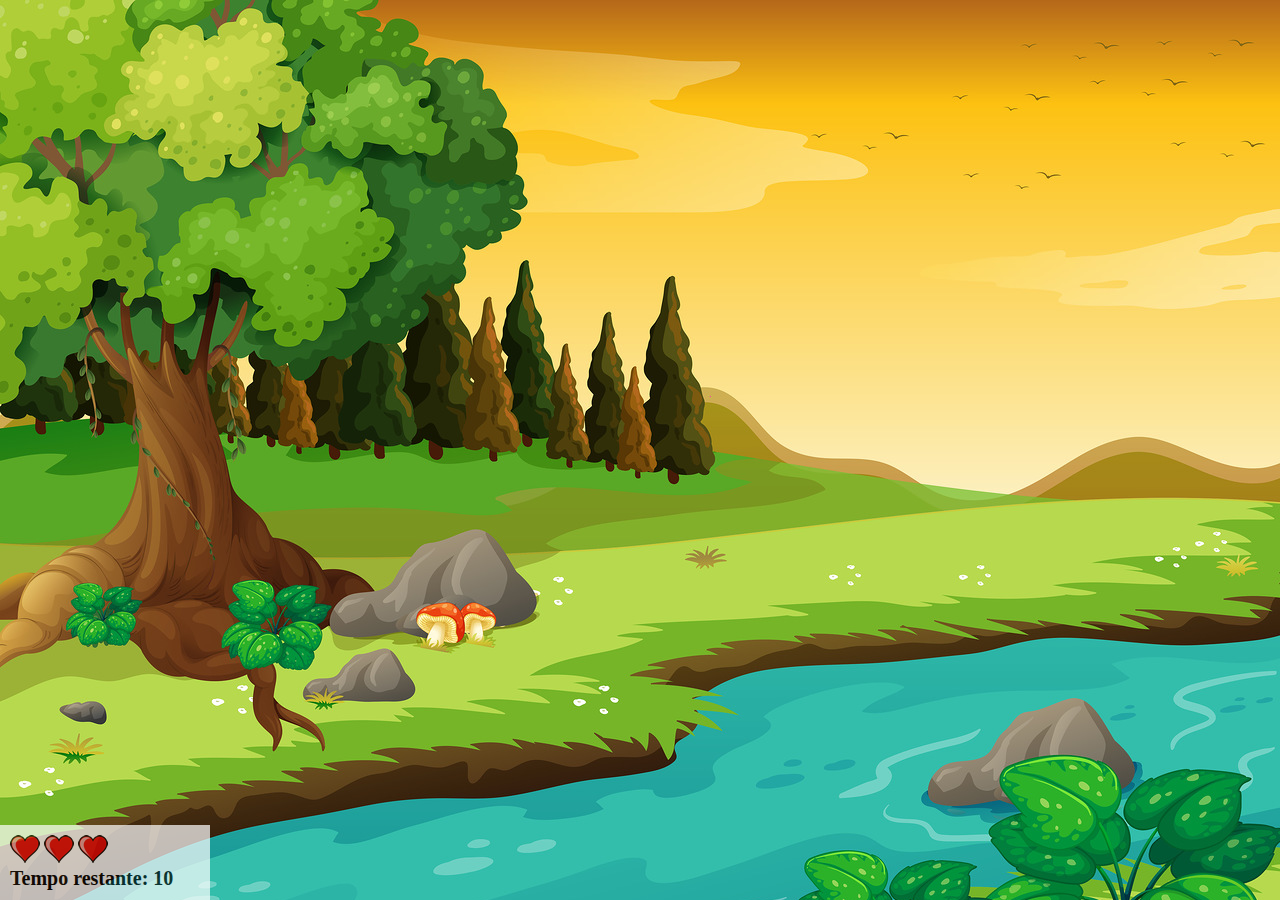
==== app.html @ b6d51fd8 "Novos arquivos" ====
<!DOCTYPE html>
<html lang="en">
  <head>
    <meta charset="UTF-8" />
    <meta http-equiv="X-UA-Compatible" content="IE=edge" />
    <meta name="viewport" content="width=device-width, initial-scale=1.0" />
    <title>Document</title>
    <link rel="stylesheet" href="./css/style.css" />
    <script src="./js/script.js"></script>
  </head>
  <body onresize="tamanhoTela()">
    <div class="painel">
      <div class="vidas">
        <img id="v1" src="./img/coracao_cheio.png" alt="" />
        <img id="v2" src="./img/coracao_cheio.png" alt="" />
        <img id="v3" src="./img/coracao_cheio.png" alt="" />
      </div>

      <div class="cronometro">
        Tempo restante: <span id="cronometro"></span>
      </div>
    </div>

    <script>
      document.getElementById('cronometro').innerHTML = tempo

      var criaMosca = setInterval(function () {
        posicaoRandomica()
      }, 2000)
    </script>
  </body>
</html>
---- css/style.css ----
body {
  background: url(../img/bg.jpg);
  background-repeat: no-repeat;
  background-size: 100%;
  font-family: 'Open Sans';
}

.mosquito1 {
  width: 50px;
  height: 50px;
}

.mosquito2 {
  width: 70px;
  height: 70px;
}

.mosquito3 {
  width: 90px;
  height: 90px;
}

.ladoA {
  transform: scaleX(1);
}

.ladoB {
  transform: scaleX(-1);
}

.painel {
  position: absolute;
  width: 190px;
  padding: 10px;
  left: 0;
  bottom: 0;
  border-top: 1px #fff;
  background-color: #fff;
  opacity: 0.7;
}

.vidas {
  float: left;
}

.cronometro {
  float: left;
  font-size: 20px;
  font-weight: bold;
}

.btn {
  font-size: 22px;
  font-weight: 600;
}
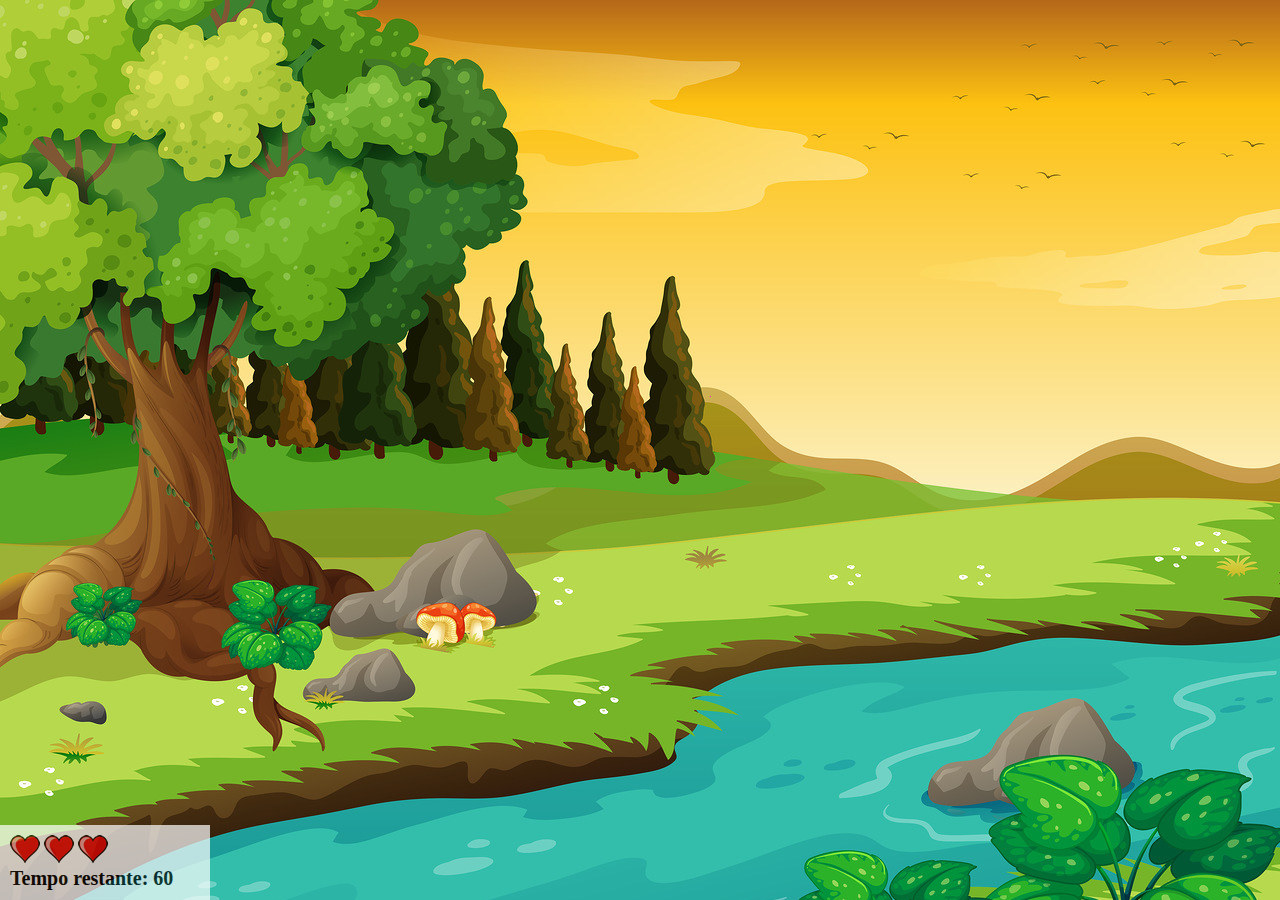
==== commit 064123db: "Mais arquivos" ====
--- a/app.html
+++ b/app.html
@@ -1,19 +1,21 @@
 <!DOCTYPE html>
-<html lang="en">
+<html>
   <head>
+    <title></title>
     <meta charset="UTF-8" />
-    <meta http-equiv="X-UA-Compatible" content="IE=edge" />
-    <meta name="viewport" content="width=device-width, initial-scale=1.0" />
-    <title>Document</title>
     <link rel="stylesheet" href="./css/style.css" />
     <script src="./js/script.js"></script>
+    <script>
+      var teste = new Audio()
+      teste.src = './audio/sound-smach2.mp3'
+    </script>
   </head>
-  <body onresize="tamanhoTela()">
+  <body onresize="ajustaTamanhoPalcoJogo()" onclick="teste.play()">
     <div class="painel">
       <div class="vidas">
-        <img id="v1" src="./img/coracao_cheio.png" alt="" />
-        <img id="v2" src="./img/coracao_cheio.png" alt="" />
-        <img id="v3" src="./img/coracao_cheio.png" alt="" />
+        <img id="v1" src="./img/coracao_cheio.png" />
+        <img id="v2" src="./img/coracao_cheio.png" />
+        <img id="v3" src="./img/coracao_cheio.png" />
       </div>
 
       <div class="cronometro">
@@ -26,7 +28,11 @@
 
       var criaMosca = setInterval(function () {
         posicaoRandomica()
-      }, 2000)
+      }, criaMosquitoTempo)
     </script>
+    <audio preload="auto" autoplay volume="0.1">
+      <source src="./audio/music-level.mp3" />
+      <source src="./audio/music-imposi.mp3" id="sound-impo" />
+    </audio>
   </body>
 </html>
--- a/css/style.css
+++ b/css/style.css
@@ -1,3 +1,12 @@
+html,
+body {
+  font-family: sans-serif;
+}
+
+html {
+  cursor: url(../img/mata_mosca.png) 30 30, auto;
+}
+
 body {
   background: url(../img/bg.jpg);
   background-repeat: no-repeat;
@@ -53,3 +62,35 @@
   font-size: 22px;
   font-weight: 600;
 }
+
+main {
+  text-align: center;
+  font-size: 2em;
+}
+
+button {
+  font: inherit;
+  cursor: pointer;
+}
+
+.botao {
+  display: inline-block;
+  margin: 1.5em;
+  border: 0;
+  padding: 1em 1em;
+  text-decoration: none;
+  color: #fff;
+  background: #f60;
+  text-shadow: 1px 1px 1px rgba(0, 0, 0, 0.5);
+  border-radius: 0.5em;
+  box-shadow: 3px 3px 0 3px #930;
+  transition: box-shadow 0.3s ease, transform 0.3s ease;
+  font-size: 22px;
+  font-weight: 600;
+}
+
+.botao:active {
+  box-shadow: 0 0 0 0 #930, inset 4px 4px 4px #930;
+  transform: translate(6px, 6px);
+}
+  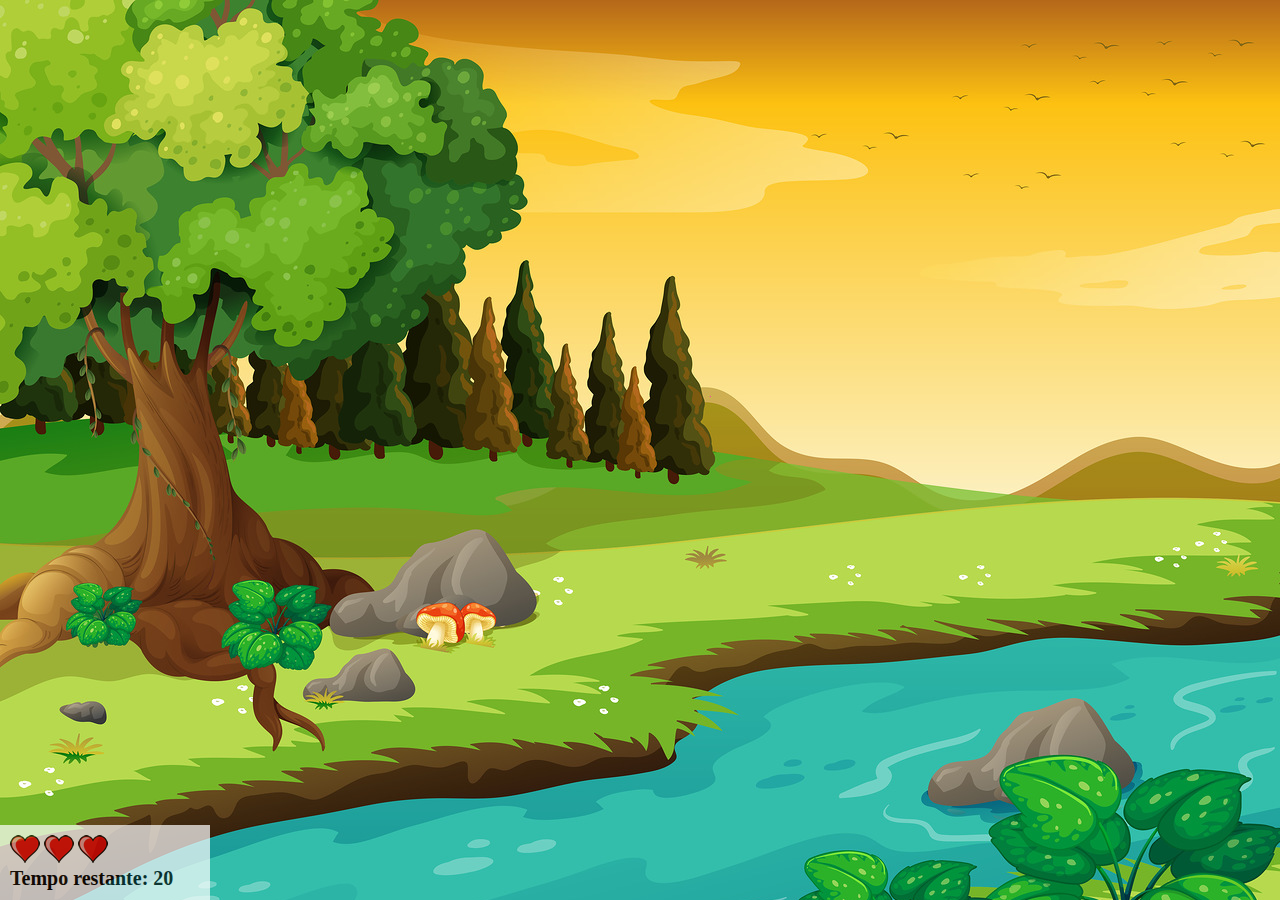
==== commit cb403eaa: "teste" ====
--- a/app.html
+++ b/app.html
@@ -1,21 +1,19 @@
 <!DOCTYPE html>
-<html>
+<html lang="en">
   <head>
-    <title></title>
     <meta charset="UTF-8" />
+    <meta http-equiv="X-UA-Compatible" content="IE=edge" />
+    <meta name="viewport" content="width=device-width, initial-scale=1.0" />
+    <title>Document</title>
     <link rel="stylesheet" href="./css/style.css" />
     <script src="./js/script.js"></script>
-    <script>
-      var teste = new Audio()
-      teste.src = './audio/sound-smach2.mp3'
-    </script>
   </head>
-  <body onresize="ajustaTamanhoPalcoJogo()" onclick="teste.play()">
+  <body onresize="tamanhoTela()">
     <div class="painel">
       <div class="vidas">
-        <img id="v1" src="./img/coracao_cheio.png" />
-        <img id="v2" src="./img/coracao_cheio.png" />
-        <img id="v3" src="./img/coracao_cheio.png" />
+        <img id="v1" src="./img/coracao_cheio.png" alt="" />
+        <img id="v2" src="./img/coracao_cheio.png" alt="" />
+        <img id="v3" src="./img/coracao_cheio.png" alt="" />
       </div>
 
       <div class="cronometro">
@@ -28,11 +26,10 @@
 
       var criaMosca = setInterval(function () {
         posicaoRandomica()
-      }, criaMosquitoTempo)
+      }, 2000)
     </script>
     <audio preload="auto" autoplay volume="0.1">
       <source src="./audio/music-level.mp3" />
-      <source src="./audio/music-imposi.mp3" id="sound-impo" />
     </audio>
   </body>
 </html>
--- a/css/style.css
+++ b/css/style.css
@@ -12,6 +12,48 @@
   background-repeat: no-repeat;
   background-size: 100%;
   font-family: 'Open Sans';
+}
+
+@media (max-width: 575.98px) {
+  body {
+    background: url(../img/bg.jpg);
+    background-repeat: repeat-y;
+  }
+  .mosquito1 {
+    width: 90px;
+    height: 90px;
+  }
+
+  .mosquito2 {
+    width: 105px;
+    height: 105px;
+  }
+
+  .mosquito3 {
+    width: 110px;
+    height: 110px;
+  }
+
+  .painel {
+    position: absolute;
+    width: 280px;
+    padding: 10px;
+    left: 0;
+    bottom: 0;
+    border-top: 1px #fff;
+    background-color: #fff;
+    opacity: 0.7;
+  }
+
+  .vidas {
+    float: left;
+  }
+
+  .cronometro {
+    float: left;
+    font-size: 25px;
+    font-weight: bold;
+  }
 }
 
 .mosquito1 {
@@ -93,4 +135,21 @@
   box-shadow: 0 0 0 0 #930, inset 4px 4px 4px #930;
   transform: translate(6px, 6px);
 }
-  +
+option {
+  font-size: 18px;
+  font-weight: 600;
+  color: #000;
+}
+option:hover {
+  background: #f60;
+}
+.form-control {
+  color: #000;
+  font-size: 18px;
+  font-weight: 600;
+}
+
+select {
+  background: #f60;
+}
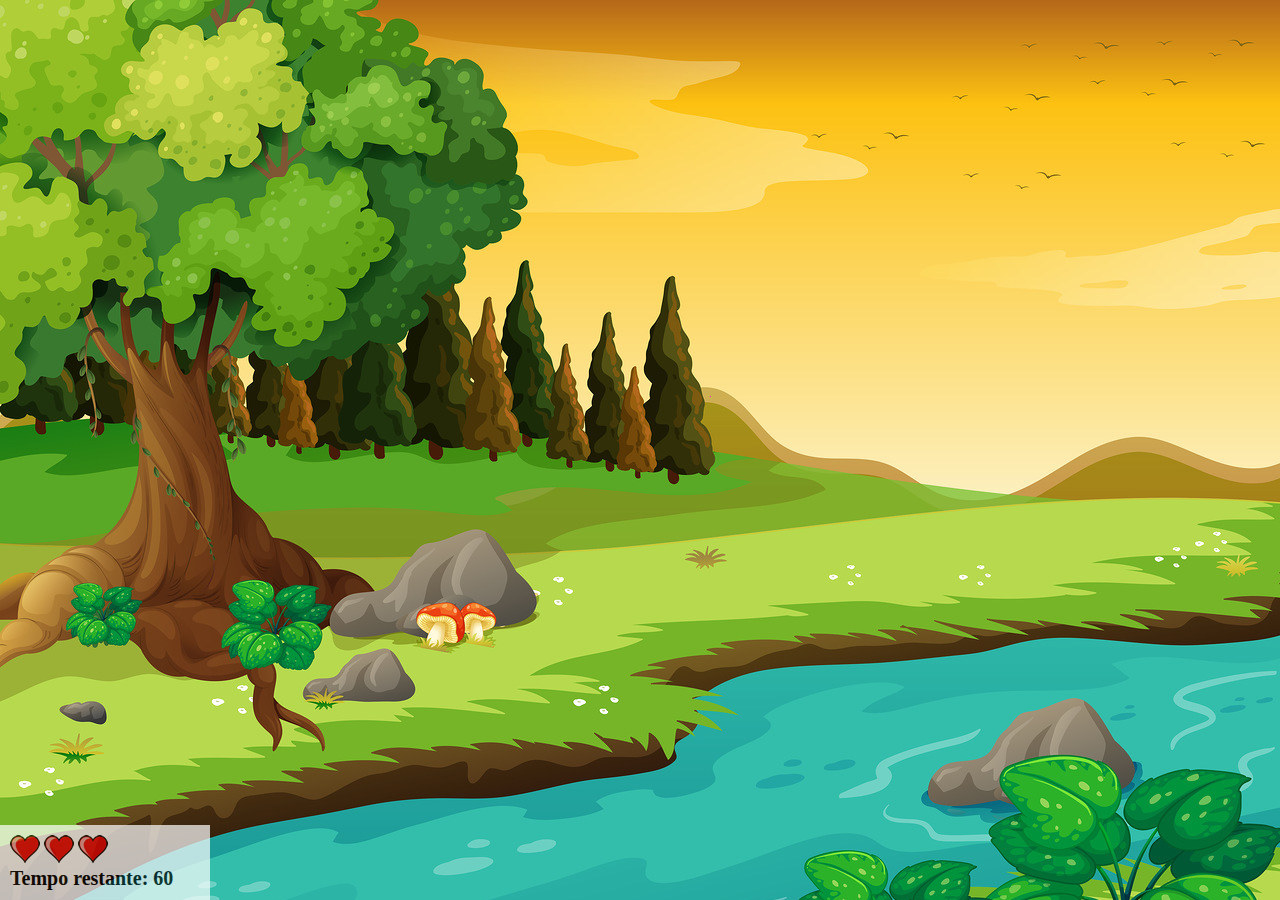
==== commit 3e22f037: "Merge branch 'main' of https://github.com/Matheus-hora48/game-fly-swatter" ====
--- a/app.html
+++ b/app.html
@@ -1,19 +1,21 @@
 <!DOCTYPE html>
-<html lang="en">
+<html>
   <head>
+    <title></title>
     <meta charset="UTF-8" />
-    <meta http-equiv="X-UA-Compatible" content="IE=edge" />
-    <meta name="viewport" content="width=device-width, initial-scale=1.0" />
-    <title>Document</title>
     <link rel="stylesheet" href="./css/style.css" />
     <script src="./js/script.js"></script>
+    <script>
+      var teste = new Audio()
+      teste.src = './audio/sound-smach2.mp3'
+    </script>
   </head>
-  <body onresize="tamanhoTela()">
+  <body onresize="ajustaTamanhoPalcoJogo()" onclick="teste.play()">
     <div class="painel">
       <div class="vidas">
-        <img id="v1" src="./img/coracao_cheio.png" alt="" />
-        <img id="v2" src="./img/coracao_cheio.png" alt="" />
-        <img id="v3" src="./img/coracao_cheio.png" alt="" />
+        <img id="v1" src="./img/coracao_cheio.png" />
+        <img id="v2" src="./img/coracao_cheio.png" />
+        <img id="v3" src="./img/coracao_cheio.png" />
       </div>
 
       <div class="cronometro">
@@ -26,10 +28,11 @@
 
       var criaMosca = setInterval(function () {
         posicaoRandomica()
-      }, 2000)
+      }, criaMosquitoTempo)
     </script>
     <audio preload="auto" autoplay volume="0.1">
       <source src="./audio/music-level.mp3" />
+      <source src="./audio/music-imposi.mp3" id="sound-impo" />
     </audio>
   </body>
 </html>
